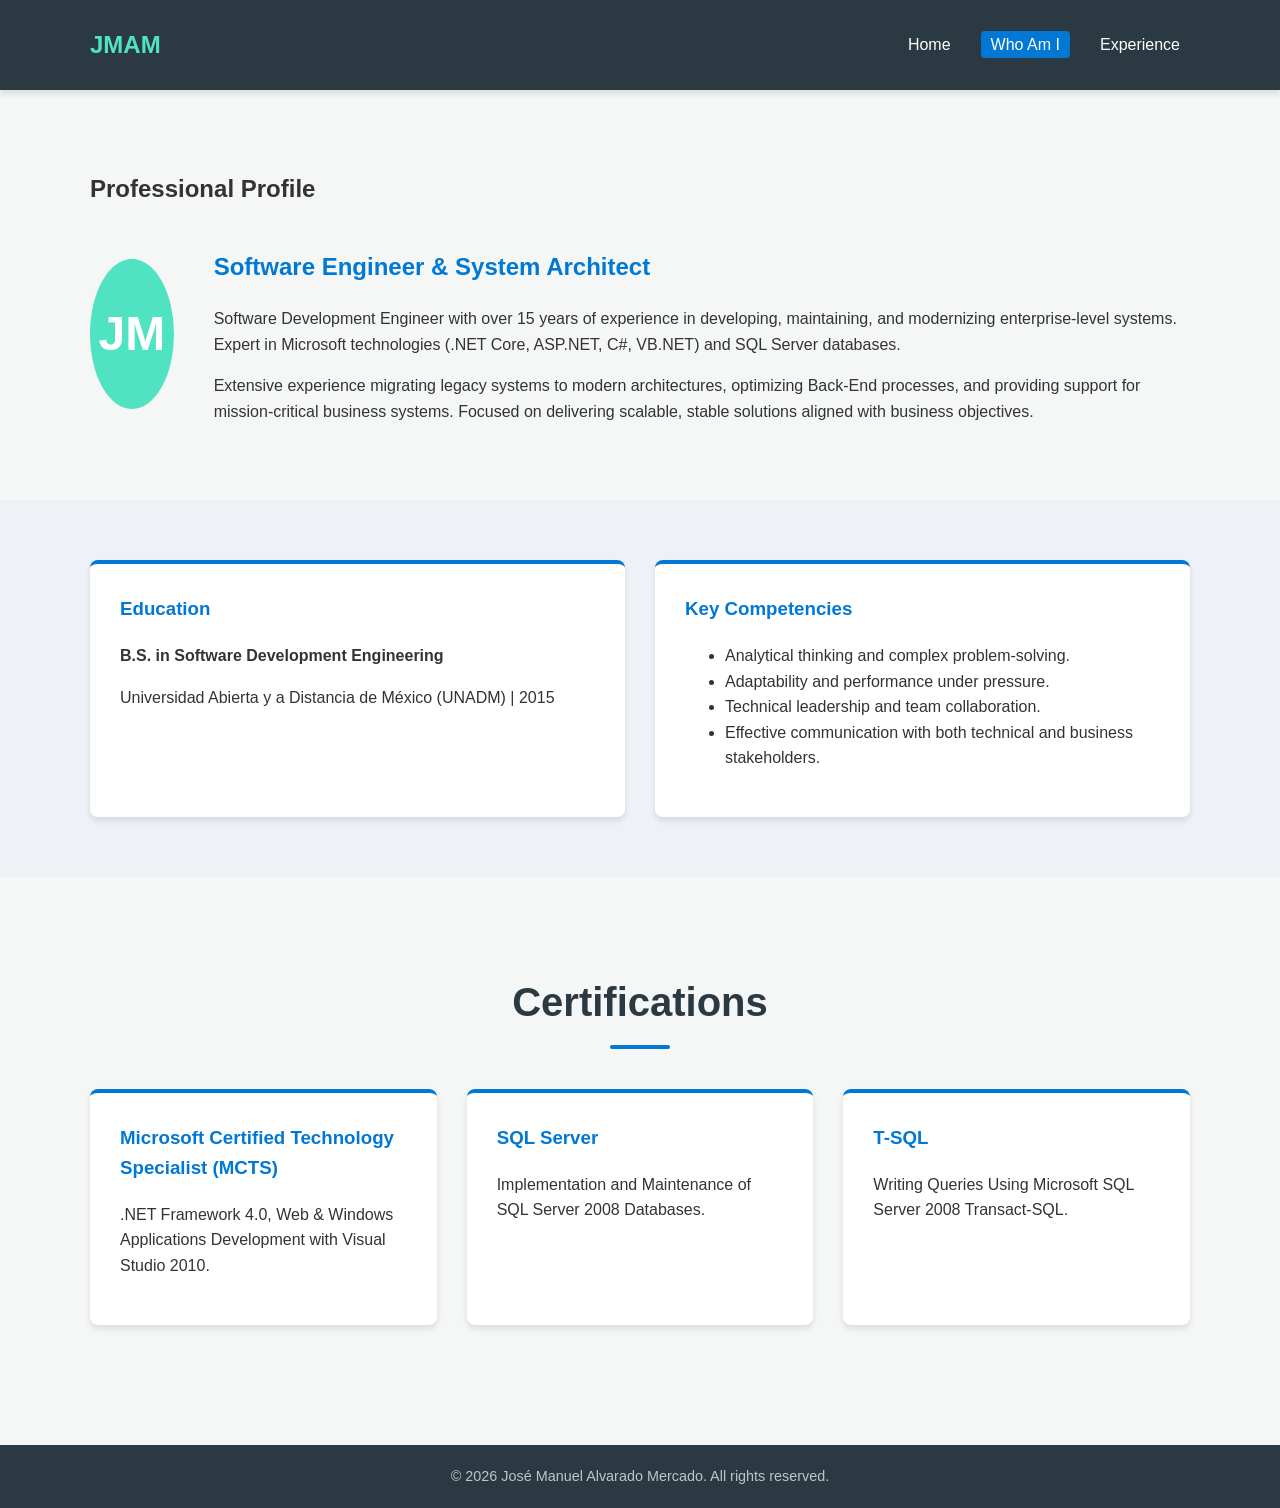
==== about.html @ 151bdc38 "Subir pagina" ====
<!DOCTYPE html>
<html lang="en">

<head>
    <meta charset="UTF-8">
    <meta name="viewport" content="width=device-width, initial-scale=1.0">
    <title>Who Am I - José Manuel Alvarado Mercado</title>
    <link rel="stylesheet" href="style.css">
    <style>
        .profile-section {
            display: flex;
            align-items: center;
            gap: 40px;
        }

        .avatar-placeholder {
            width: 150px;
            height: 150px;
            background-color: var(--accent);
            border-radius: 50%;
            display: flex;
            justify-content: center;
            align-items: center;
            color: #fff;
            font-size: 3rem;
            font-weight: bold;
        }

        @media (max-width: 768px) {
            .profile-section {
                flex-direction: column;
                text-align: center;
            }
        }
    </style>
</head>

<body>

    <header>
        <div class="container">
            <nav>
                <a href="index.html" class="logo">JMAM</a>
                <ul>
                    <li><a href="index.html">Home</a></li>
                    <li><a href="about.html" class="active">Who Am I</a></li>
                    <li><a href="experience.html">Experience</a></li>
                </ul>
            </nav>
        </div>
    </header>

    <section>
        <div class="container">
            <h1 class="section-title">Professional Profile</h1>
            <div class="profile-section">
                <!-- Placeholder for Image -->
                <div class="avatar-placeholder">JM</div>

                <div>
                    <h2 style="color: var(--primary);">Software Engineer & System Architect</h2>
                    <p>
                        Software Development Engineer with over 15 years of experience in developing, maintaining, and
                        modernizing enterprise-level systems. Expert in Microsoft technologies (.NET Core, ASP.NET, C#,
                        VB.NET) and SQL Server databases.
                    </p>
                    <p>
                        Extensive experience migrating legacy systems to modern architectures, optimizing Back-End
                        processes, and providing support for mission-critical business systems. Focused on delivering
                        scalable, stable solutions aligned with business objectives.
                    </p>
                </div>
            </div>
        </div>
    </section>

    <section style="background-color: #eef2f7;">
        <div class="container">
            <div class="card-grid">
                <div class="card">
                    <h3>Education</h3>
                    <p><strong>B.S. in Software Development Engineering</strong></p>
                    <p>Universidad Abierta y a Distancia de México (UNADM) | 2015</p>
                </div>
                <div class="card">
                    <h3>Key Competencies</h3>
                    <ul>
                        <li>Analytical thinking and complex problem-solving.</li>
                        <li>Adaptability and performance under pressure.</li>
                        <li>Technical leadership and team collaboration.</li>
                        <li>Effective communication with both technical and business stakeholders.</li>
                    </ul>
                </div>
            </div>
        </div>
    </section>

    <section>
        <div class="container">
            <h2 class="section-title">Certifications</h2>
            <div class="card-grid">
                <div class="card">
                    <h3>Microsoft Certified Technology Specialist (MCTS)</h3>
                    <p>.NET Framework 4.0, Web & Windows Applications Development with Visual Studio 2010.</p>
                </div>
                <div class="card">
                    <h3>SQL Server</h3>
                    <p>Implementation and Maintenance of SQL Server 2008 Databases.</p>
                </div>
                <div class="card">
                    <h3>T-SQL</h3>
                    <p>Writing Queries Using Microsoft SQL Server 2008 Transact-SQL.</p>
                </div>
            </div>
        </div>
    </section>

    <footer>
        <div class="container">
            <p>&copy; 2026 José Manuel Alvarado Mercado. All rights reserved.</p>
        </div>
    </footer>

</body>

</html>
---- style.css ----
:root {
    --primary: #0078d4; /* Microsoft Blue inspired */
    --secondary: #2b3a42;
    --accent: #50e3c2;
    --background: #f4f7f6;
    --card-bg: #ffffff;
    --text-color: #333333;
    --muted-text: #666666;
    --border-radius: 8px;
    --shadow: 0 4px 6px rgba(0, 0, 0, 0.1);
    --transition: all 0.3s ease;
}

body {
    font-family: 'Segoe UI', Tahoma, Geneva, Verdana, sans-serif;
    background-color: var(--background);
    color: var(--text-color);
    margin: 0;
    padding: 0;
    line-height: 1.6;
}

header {
    background-color: var(--secondary);
    color: white;
    padding: 1rem 0;
    box-shadow: var(--shadow);
    position: sticky;
    top: 0;
    z-index: 100;
}

.container {
    max-width: 1100px;
    margin: 0 auto;
    padding: 0 20px;
}

nav {
    display: flex;
    justify-content: space-between;
    align-items: center;
}

.logo {
    font-size: 1.5rem;
    font-weight: bold;
    color: var(--accent);
    text-decoration: none;
}

nav ul {
    list-style: none;
    padding: 0;
    display: flex;
    gap: 20px;
}

nav ul li a {
    color: white;
    text-decoration: none;
    font-weight: 500;
    transition: var(--transition);
    padding: 5px 10px;
    border-radius: 4px;
}

nav ul li a:hover, nav ul li a.active {
    background-color: var(--primary);
    color: white;
}

/* Hero Section */
.hero {
    background: linear-gradient(135deg, var(--secondary) 0%, var(--primary) 100%);
    color: white;
    padding: 60px 0;
    text-align: center;
}

.hero h1 {
    font-size: 3rem;
    margin-bottom: 10px;
}

.hero h2 {
    font-size: 1.5rem;
    font-weight: 300;
    margin-bottom: 20px;
    color: var(--accent);
}

.hero p {
    font-size: 1.1rem;
    max-width: 600px;
    margin: 0 auto 30px;
    color: #e0e0e0;
}

.btn {
    display: inline-block;
    padding: 10px 25px;
    background-color: var(--accent);
    color: var(--secondary);
    text-decoration: none;
    border-radius: 50px;
    font-weight: bold;
    transition: var(--transition);
}

.btn:hover {
    background-color: #3bdfb8;
    transform: translateY(-2px);
}

/* Sections */
section {
    padding: 60px 0;
}

h2.section-title {
    text-align: center;
    font-size: 2.5rem;
    margin-bottom: 40px;
    color: var(--secondary);
    position: relative;
    padding-bottom: 15px;
}

h2.section-title::after {
    content: '';
    position: absolute;
    bottom: 0;
    left: 50%;
    transform: translateX(-50%);
    width: 60px;
    height: 4px;
    background-color: var(--primary);
    border-radius: 2px;
}

/* Cards */
.card-grid {
    display: grid;
    grid-template-columns: repeat(auto-fit, minmax(300px, 1fr));
    gap: 30px;
}

.card {
    background: var(--card-bg);
    padding: 30px;
    border-radius: var(--border-radius);
    box-shadow: var(--shadow);
    transition: var(--transition);
    border-top: 4px solid var(--primary);
}

.card:hover {
    transform: translateY(-5px);
    box-shadow: 0 10px 20px rgba(0, 0, 0, 0.15);
}

.card h3 {
    color: var(--primary);
    margin-top: 0;
}

/* Skills Badges */
.skills-container {
    display: flex;
    flex-wrap: wrap;
    gap: 10px;
    justify-content: center;
}

.skill-badge {
    background-color: #eef2f7;
    color: var(--primary);
    padding: 8px 16px;
    border-radius: 20px;
    font-size: 0.9rem;
    font-weight: 600;
    border: 1px solid #d1d9e6;
}

/* Timeline specific for Experience */
.timeline {
    position: relative;
    max-width: 800px;
    margin: 0 auto;
}

.timeline::after {
    content: '';
    position: absolute;
    width: 4px;
    background-color: #ddd;
    top: 0;
    bottom: 0;
    left: 20px; /* Aligned left for responsiveness */
    margin-left: -2px;
}

.timeline-item {
    padding: 10px 40px;
    position: relative;
    background-color: inherit;
    width: 100%;
    box-sizing: border-box;
}

.timeline-item::after {
    content: '';
    position: absolute;
    width: 20px;
    height: 20px;
    right: auto;
    left: 10px; /* Align dot */
    background-color: var(--card-bg);
    border: 4px solid var(--primary);
    top: 25px;
    border-radius: 50%;
    z-index: 1;
}

.timeline-content {
    background-color: white;
    padding: 20px 30px;
    border-radius: var(--border-radius);
    box-shadow: var(--shadow);
}

.timeline-date {
    font-size: 0.85rem;
    color: var(--muted-text);
    margin-bottom: 5px;
    display: block;
    font-weight: bold;
}

.timeline-company {
    color: var(--primary);
    font-weight: bold;
    font-size: 1.1rem;
}

/* Footer */
footer {
    background-color: var(--secondary);
    color: white;
    text-align: center;
    padding: 20px 0;
    margin-top: 60px;
}

footer p {
    margin: 0;
    font-size: 0.9rem;
    opacity: 0.7;
}

/* Utility */
.logo-placeholder {
    width: 50px;
    height: 50px;
    background: #ddd;
    border-radius: 50%;
    display: inline-block;
    margin-bottom: 15px;
}

@media screen and (max-width: 600px) {
    .timeline::after {
        left: 20px;
    }
    .timeline-item {
        padding-left: 50px;
    }
    .timeline-item::after {
        left: 10px;
    }
    .hero h1 {
        font-size: 2rem;
    }
}
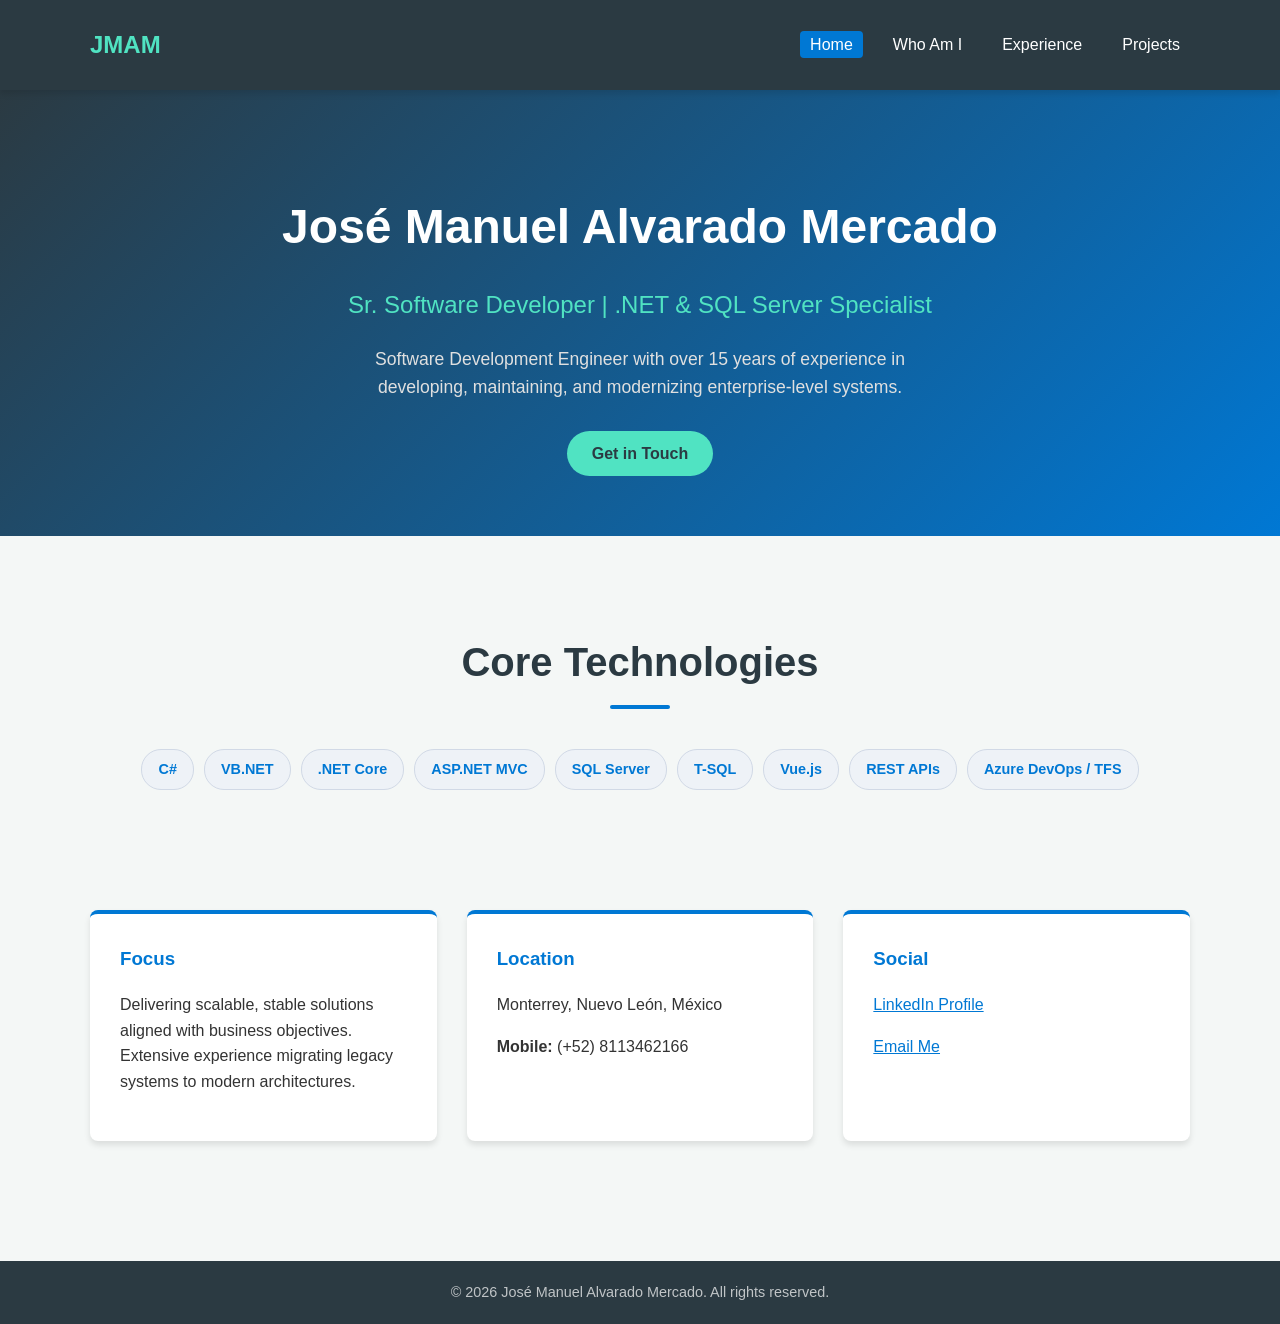
==== commit 7d45fe77: "Actualizar Sitio con cambios y validaciones" ====
--- a/about.html
+++ b/about.html
@@ -5,50 +5,12 @@
     <meta charset="UTF-8">
     <meta name="viewport" content="width=device-width, initial-scale=1.0">
     <title>Who Am I - José Manuel Alvarado Mercado</title>
-    <link rel="stylesheet" href="style.css">
-    <style>
-        .profile-section {
-            display: flex;
-            align-items: center;
-            gap: 40px;
-        }
-
-        .avatar-placeholder {
-            width: 150px;
-            height: 150px;
-            background-color: var(--accent);
-            border-radius: 50%;
-            display: flex;
-            justify-content: center;
-            align-items: center;
-            color: #fff;
-            font-size: 3rem;
-            font-weight: bold;
-        }
-
-        @media (max-width: 768px) {
-            .profile-section {
-                flex-direction: column;
-                text-align: center;
-            }
-        }
-    </style>
+    <link rel="stylesheet" href="style.min.css">
 </head>
 
 <body>
 
-    <header>
-        <div class="container">
-            <nav>
-                <a href="index.html" class="logo">JMAM</a>
-                <ul>
-                    <li><a href="index.html">Home</a></li>
-                    <li><a href="about.html" class="active">Who Am I</a></li>
-                    <li><a href="experience.html">Experience</a></li>
-                </ul>
-            </nav>
-        </div>
-    </header>
+    <header id="main-nav"></header>
 
     <section>
         <div class="container">
@@ -121,6 +83,7 @@
         </div>
     </footer>
 
+    <script src="navigation.min.js"></script>
 </body>
 
 </html>
--- a/style.min.css
+++ b/style.min.css
@@ -0,0 +1 @@
+:root{--primary:#0078d4;--secondary:#2b3a42;--accent:#50e3c2;--background:#f4f7f6;--card-bg:#ffffff;--text-color:#333333;--muted-text:#666666;--border-radius:8px;--shadow:0 4px 6px rgba(0,0,0,0.1);--transition:all 0.3s ease}body{font-family:'Segoe UI',Tahoma,Geneva,Verdana,sans-serif;background-color:var(--background);color:var(--text-color);margin:0;padding:0;line-height:1.6}header{background-color:var(--secondary);color:#fff;padding:1rem 0;box-shadow:var(--shadow);position:sticky;top:0;z-index:100}.container{max-width:1100px;margin:0 auto;padding:0 20px}nav{display:flex;justify-content:space-between;align-items:center}.logo{font-size:1.5rem;font-weight:700;color:var(--accent);text-decoration:none}nav ul{list-style:none;padding:0;display:flex;gap:20px}nav ul li a{color:#fff;text-decoration:none;font-weight:500;transition:var(--transition);padding:5px 10px;border-radius:4px}nav ul li a.active,nav ul li a:hover{background-color:var(--primary);color:#fff}.hero{background:linear-gradient(135deg,var(--secondary) 0%,var(--primary) 100%);color:#fff;padding:60px 0;text-align:center}.hero h1{font-size:3rem;margin-bottom:10px}.hero h2{font-size:1.5rem;font-weight:300;margin-bottom:20px;color:var(--accent)}.hero p{font-size:1.1rem;max-width:600px;margin:0 auto 30px;color:#e0e0e0}.btn{display:inline-block;padding:10px 25px;background-color:var(--accent);color:var(--secondary);text-decoration:none;border-radius:50px;font-weight:700;transition:var(--transition)}.btn:hover{background-color:#3bdfb8;transform:translateY(-2px)}section{padding:60px 0}h2.section-title{text-align:center;font-size:2.5rem;margin-bottom:40px;color:var(--secondary);position:relative;padding-bottom:15px}h2.section-title::after{content:'';position:absolute;bottom:0;left:50%;transform:translateX(-50%);width:60px;height:4px;background-color:var(--primary);border-radius:2px}.card-grid{display:grid;grid-template-columns:repeat(auto-fit,minmax(300px,1fr));gap:30px}.card{background:var(--card-bg);padding:30px;border-radius:var(--border-radius);box-shadow:var(--shadow);transition:var(--transition);border-top:4px solid var(--primary)}.card:hover{transform:translateY(-5px);box-shadow:0 10px 20px rgba(0,0,0,0.15)}.card h3{color:var(--primary);margin-top:0}.skills-container{display:flex;flex-wrap:wrap;gap:10px;justify-content:center}.skill-badge{background-color:#eef2f7;color:var(--primary);padding:8px 16px;border-radius:20px;font-size:.9rem;font-weight:600;border:1px solid #d1d9e6}.timeline{position:relative;max-width:800px;margin:0 auto}.timeline::after{content:'';position:absolute;width:4px;background-color:#ddd;top:0;bottom:0;left:20px;margin-left:-2px}.timeline-item{padding:10px 40px;position:relative;background-color:inherit;width:100%;box-sizing:border-box}.timeline-item::after{content:'';position:absolute;width:20px;height:20px;right:auto;left:10px;background-color:var(--card-bg);border:4px solid var(--primary);top:25px;border-radius:50%;z-index:1}.timeline-content{background-color:#fff;padding:20px 30px;border-radius:var(--border-radius);box-shadow:var(--shadow)}.timeline-date{font-size:.85rem;color:var(--muted-text);margin-bottom:5px;display:block;font-weight:700}.timeline-company{color:var(--primary);font-weight:700;font-size:1.1rem}footer{background-color:var(--secondary);color:#fff;text-align:center;padding:20px 0;margin-top:60px}footer p{margin:0;font-size:.9rem;opacity:.7}.logo-placeholder{width:50px;height:50px;background:#ddd;border-radius:50%;display:inline-block;margin-bottom:15px}@media screen and (max-width:600px){.timeline::after{left:20px}.timeline-item{padding-left:50px}.timeline-item::after{left:10px}.hero h1{font-size:2rem}}.experience-card{margin-bottom:2rem;padding:1.5rem;border-left:4px solid var(--primary);background-color:#fff;box-shadow:0 2px 4px rgba(0,0,0,0.1)}.experience-title{font-size:1.25rem;font-weight:700;color:var(--secondary);margin-bottom:.5rem}.experience-company{font-weight:600;color:var(--primary)}.experience-date{color:var(--muted-text);font-size:.9rem;margin-bottom:1rem;display:block}.experience-details{list-style-type:disc;padding-left:20px}.experience-details li{margin-bottom:.5rem}.profile-section{display:flex;align-items:center;gap:40px}.avatar-placeholder{width:150px;height:150px;background-color:var(--accent);border-radius:50%;display:flex;justify-content:center;align-items:center;color:#fff;font-size:3rem;font-weight:700}@media (max-width:768px){.profile-section{flex-direction:column;text-align:center}}.project-link{display:inline-block;margin-top:15px;color:var(--primary);text-decoration:none;font-weight:600;border-bottom:2px solid transparent;transition:var(--transition)}.project-link:hover{border-bottom-color:var(--primary);padding-left:5px}.project-meta{font-size:.85rem;color:var(--muted-text);margin-bottom:10px;display:flex;gap:10px}.tag{background:#eef2f7;padding:2px 8px;border-radius:4px;font-size:.75rem}
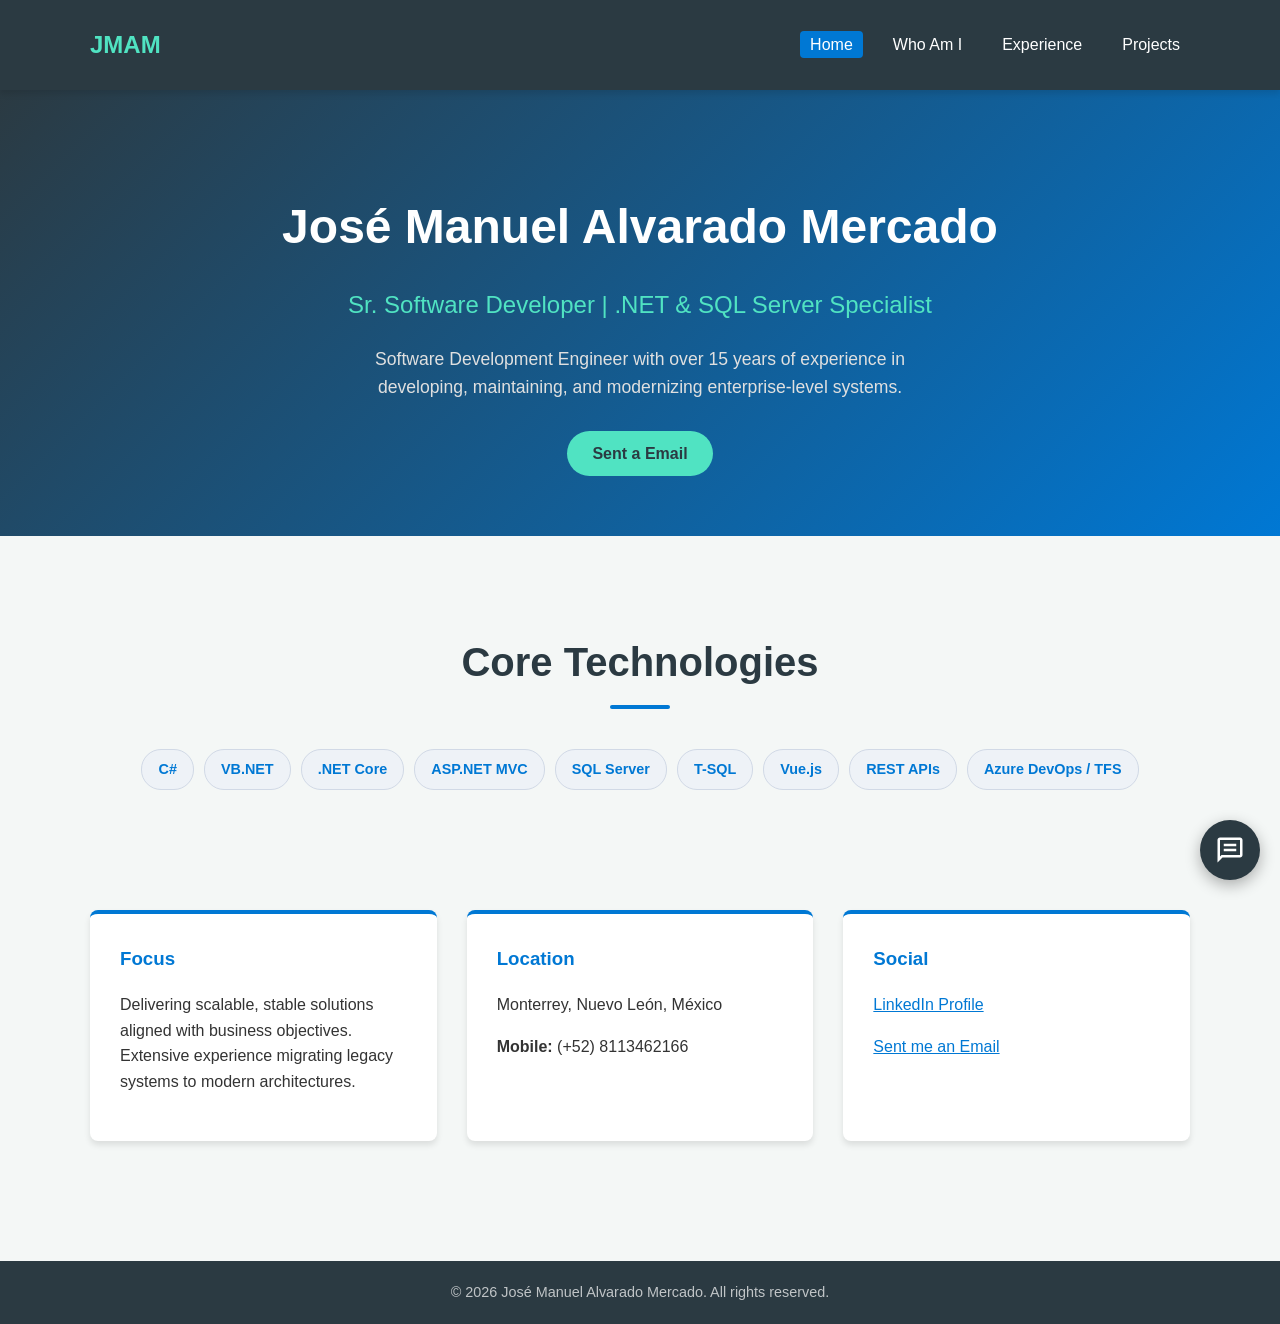
==== commit 69580284: "versionamiento" ====
--- a/about.html
+++ b/about.html
@@ -83,7 +83,7 @@
         </div>
     </footer>
 
-    <script src="navigation.min.js"></script>
+    <script src="navigation.min.js?v=1.0.2"></script>
 </body>
 
 </html>
